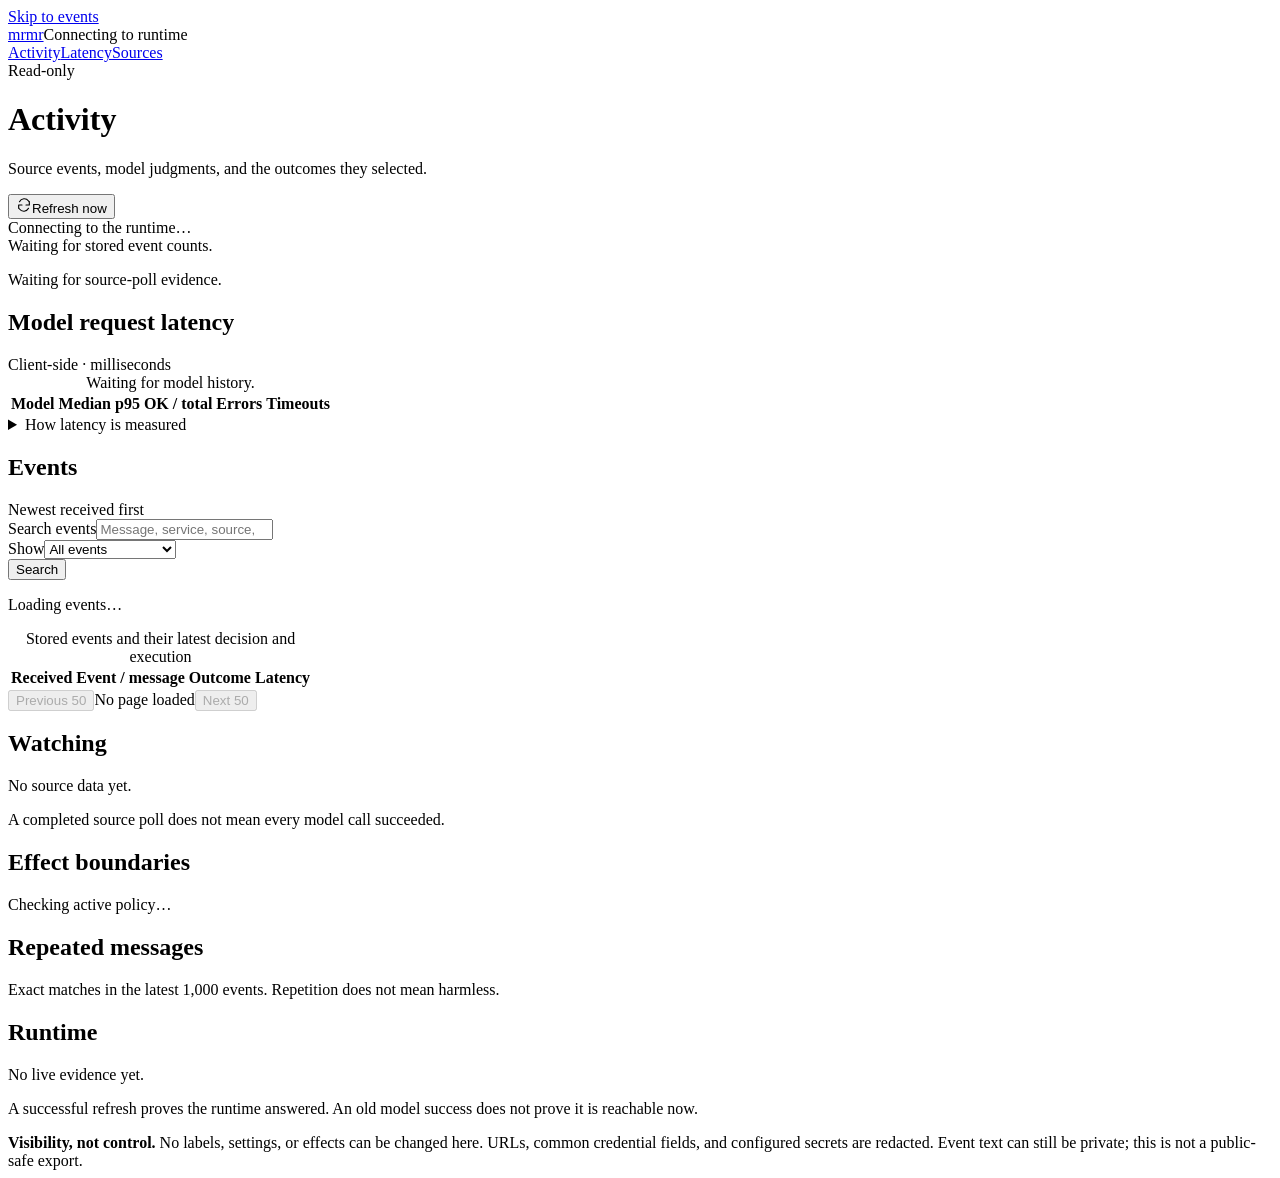
==== internal/dashboard/index.html @ 000c194a "Add private read-only runtime dashboard and access guide Entire-Checkpoint: 01M5V151CPDGCERMS5F5E15N" ====
<!doctype html>
<html lang="en">
<head>
  <meta charset="utf-8">
  <meta name="viewport" content="width=device-width,initial-scale=1">
  <meta name="color-scheme" content="light">
  <title>mrmr · Activity</title>
  <link rel="stylesheet" href="/dashboard/dashboard.css">
  <script src="/dashboard/dashboard.js" defer></script>
</head>
<body>
  <a class="skip" href="#activity">Skip to events</a>
  <header class="masthead">
    <div class="identity"><a class="brand" href="/dashboard/">mrmr</a><span id="host-name" class="host-name">Connecting to runtime</span></div>
    <nav aria-label="Dashboard sections"><a href="#activity">Activity</a><a href="#latency">Latency</a><a href="#sources-title">Sources</a></nav>
    <span class="readonly">Read-only</span>
  </header>
  <main>
    <div class="page-heading">
      <div><h1>Activity</h1><p>Source events, model judgments, and the outcomes they selected.</p></div>
      <button id="refresh" class="refresh-button" type="button"><svg aria-hidden="true" width="16" height="16" viewBox="0 0 24 24" fill="none" stroke="currentColor" stroke-width="1.7" stroke-linecap="round" stroke-linejoin="round"><path d="M20 7v5h-5M4 17v-5h5M5.2 7a8 8 0 0 1 13.6-1L20 8M4 16l1.2 2A8 8 0 0 0 18.8 17"/></svg>Refresh now</button>
    </div>
    <div id="connection" class="connection" role="status">Connecting to the runtime…</div>
    <noscript><p class="warning">JavaScript is required to read live runtime data. Use <code>mrmr events</code> or <code>mrmr inspect</code> from the terminal instead.</p></noscript>
    <div id="totals" class="totals">Waiting for stored event counts.</div>
    <p id="source-status" class="source-status">Waiting for source-poll evidence.</p>
    <div class="workspace">
      <div class="primary">
        <section id="latency" class="latency-section" aria-labelledby="latency-title">
          <div class="section-heading"><h2 id="latency-title">Model request latency</h2><span>Client-side · milliseconds</span></div>
          <div class="table-scroll" role="region" aria-label="Model latency" tabindex="0">
            <table class="timings" role="table"><caption id="latency-window">Waiting for model history.</caption><thead><tr><th scope="col">Model</th><th scope="col">Median</th><th scope="col">p95</th><th scope="col">OK / total</th><th scope="col">Errors</th><th scope="col">Timeouts</th></tr></thead><tbody id="timings-body"></tbody></table>
          </div>
          <div id="model-evidence" class="evidence"></div>
          <details class="measurement-note"><summary>How latency is measured</summary><p>Client-side time, summed across attempts. Includes network and server work; excludes retry waits. Not GPU-only inference time. Percentiles use successful decisions only, with the nearest-rank method.</p><p>Timeouts are failed decisions whose recorded error names a timeout or expired deadline, not individual retry counts. Model history is not a live model-health check.</p></details>
        </section>
        <section id="activity" aria-labelledby="activity-title">
          <div class="section-heading"><h2 id="activity-title">Events</h2><span>Newest received first</span></div>
          <form id="search-form" class="search-controls" role="search">
            <div class="search-field"><label for="query">Search events</label><input id="query" name="q" type="search" maxlength="200" placeholder="Message, service, source, or ID"></div>
            <div class="view-field"><label for="view">Show</label><select id="view" name="view"><option value="all">All events</option><option value="unlabeled">Unlabeled</option><option value="shadow">Shadow outcomes</option><option value="ignore">Ignored</option><option value="errors">Errors / invalid</option></select></div>
            <button class="primary-button" type="submit">Search</button>
          </form>
          <p id="event-status" class="help" role="status">Loading events…</p>
          <section id="detail" class="detail" aria-labelledby="detail-title" tabindex="-1" hidden>
            <div class="section-heading"><h3 id="detail-title">Event detail</h3><button id="close-detail" type="button">Close detail</button></div>
            <p id="detail-status" class="help" role="status"></p><div id="detail-content"></div>
            <button id="refresh-detail" type="button">Refresh this event</button>
          </section>
          <div class="table-scroll timeline-scroll" role="region" aria-label="Event timeline; scroll for more events" tabindex="0">
            <table class="events" role="table"><caption class="sr-only">Stored events and their latest decision and execution</caption><thead><tr><th scope="col">Received</th><th scope="col">Event / message</th><th scope="col">Outcome</th><th scope="col">Latency</th></tr></thead><tbody id="events-body"></tbody></table>
          </div>
          <div class="pagination"><button id="previous" type="button" disabled>Previous 50</button><span id="page-label">No page loaded</span><button id="next" type="button" disabled>Next 50</button></div>
        </section>
      </div>
      <aside aria-label="Runtime and collection scope">
        <section aria-labelledby="sources-title"><h2 id="sources-title">Watching</h2><div id="sources"><p>No source data yet.</p></div><p class="help">A completed source poll does not mean every model call succeeded.</p></section>
        <section aria-labelledby="policy-title"><h2 id="policy-title">Effect boundaries</h2><p id="policy-summary">Checking active policy…</p><div id="policy"></div><p id="filters" class="help"></p></section>
        <section aria-labelledby="repeats-title"><h2 id="repeats-title">Repeated messages</h2><p class="help">Exact matches in the latest 1,000 events. Repetition does not mean harmless.</p><div id="repeats"></div></section>
        <section aria-labelledby="runtime-title"><h2 id="runtime-title">Runtime</h2><p id="runtime-evidence">No live evidence yet.</p><p class="help">A successful refresh proves the runtime answered. An old model success does not prove it is reachable now.</p></section>
      </aside>
    </div>
    <footer><strong>Visibility, not control.</strong> No labels, settings, or effects can be changed here. URLs, common credential fields, and configured secrets are redacted. Event text can still be private; this is not a public-safe export.</footer>
  </main>
</body>
</html>
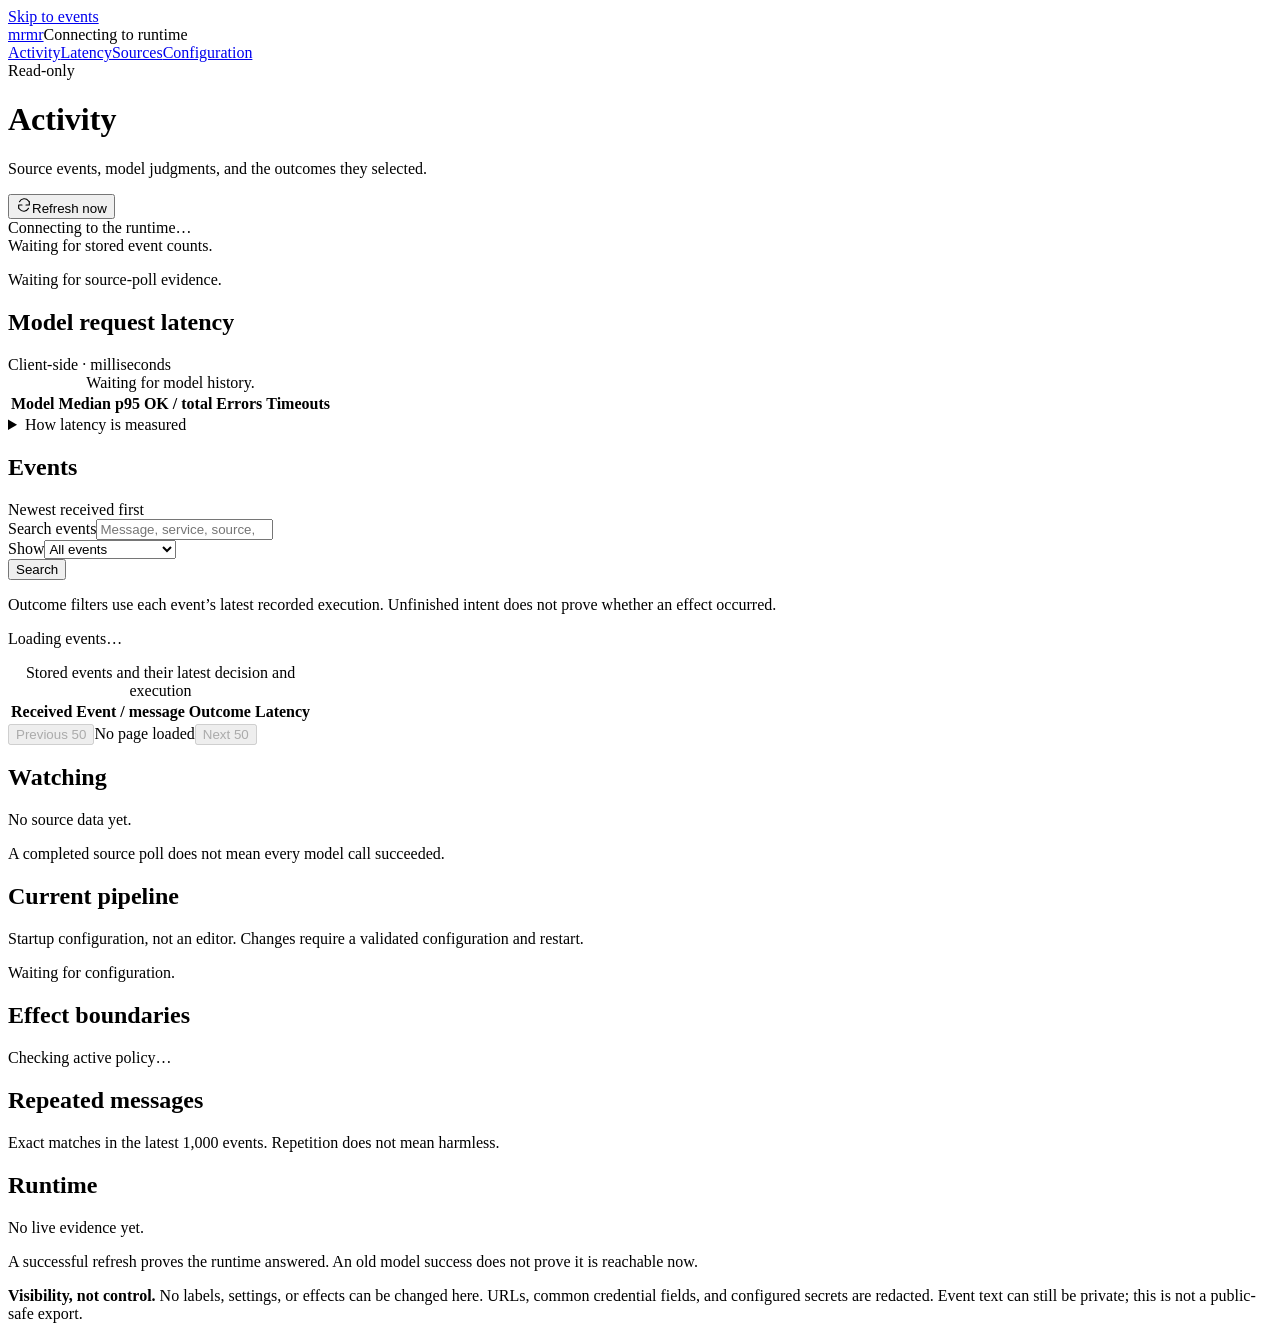
==== commit 9b855b8f: "Add authenticated management and independent service monitors Add revision-checked drafts, shadow ac" ====
--- a/internal/dashboard/index.html
+++ b/internal/dashboard/index.html
@@ -12,7 +12,7 @@
   <a class="skip" href="#activity">Skip to events</a>
   <header class="masthead">
     <div class="identity"><a class="brand" href="/dashboard/">mrmr</a><span id="host-name" class="host-name">Connecting to runtime</span></div>
-    <nav aria-label="Dashboard sections"><a href="#activity">Activity</a><a href="#latency">Latency</a><a href="#sources-title">Sources</a></nav>
+    <nav aria-label="Dashboard sections"><a href="#activity">Activity</a><a href="#latency">Latency</a><a href="#sources-title">Sources</a><a href="#configuration-title">Configuration</a></nav>
     <span class="readonly">Read-only</span>
   </header>
   <main>
@@ -38,9 +38,10 @@
           <div class="section-heading"><h2 id="activity-title">Events</h2><span>Newest received first</span></div>
           <form id="search-form" class="search-controls" role="search">
             <div class="search-field"><label for="query">Search events</label><input id="query" name="q" type="search" maxlength="200" placeholder="Message, service, source, or ID"></div>
-            <div class="view-field"><label for="view">Show</label><select id="view" name="view"><option value="all">All events</option><option value="unlabeled">Unlabeled</option><option value="shadow">Shadow outcomes</option><option value="ignore">Ignored</option><option value="errors">Errors / invalid</option></select></div>
+            <div class="view-field"><label for="view">Show</label><select id="view" name="view"><option value="all">All events</option><option value="unlabeled">Unlabeled</option><option value="shadow">Shadow outcomes</option><option value="ignore">Ignored</option><option value="pending">Unfinished intents</option><option value="errors">Errors / invalid</option></select></div>
             <button class="primary-button" type="submit">Search</button>
           </form>
+          <p class="help">Outcome filters use each event’s latest recorded execution. Unfinished intent does not prove whether an effect occurred.</p>
           <p id="event-status" class="help" role="status">Loading events…</p>
           <section id="detail" class="detail" aria-labelledby="detail-title" tabindex="-1" hidden>
             <div class="section-heading"><h3 id="detail-title">Event detail</h3><button id="close-detail" type="button">Close detail</button></div>
@@ -55,6 +56,7 @@
       </div>
       <aside aria-label="Runtime and collection scope">
         <section aria-labelledby="sources-title"><h2 id="sources-title">Watching</h2><div id="sources"><p>No source data yet.</p></div><p class="help">A completed source poll does not mean every model call succeeded.</p></section>
+        <section aria-labelledby="configuration-title"><h2 id="configuration-title">Current pipeline</h2><p class="help">Startup configuration, not an editor. Changes require a validated configuration and restart.</p><div id="configuration">Waiting for configuration.</div></section>
         <section aria-labelledby="policy-title"><h2 id="policy-title">Effect boundaries</h2><p id="policy-summary">Checking active policy…</p><div id="policy"></div><p id="filters" class="help"></p></section>
         <section aria-labelledby="repeats-title"><h2 id="repeats-title">Repeated messages</h2><p class="help">Exact matches in the latest 1,000 events. Repetition does not mean harmless.</p><div id="repeats"></div></section>
         <section aria-labelledby="runtime-title"><h2 id="runtime-title">Runtime</h2><p id="runtime-evidence">No live evidence yet.</p><p class="help">A successful refresh proves the runtime answered. An old model success does not prove it is reachable now.</p></section>
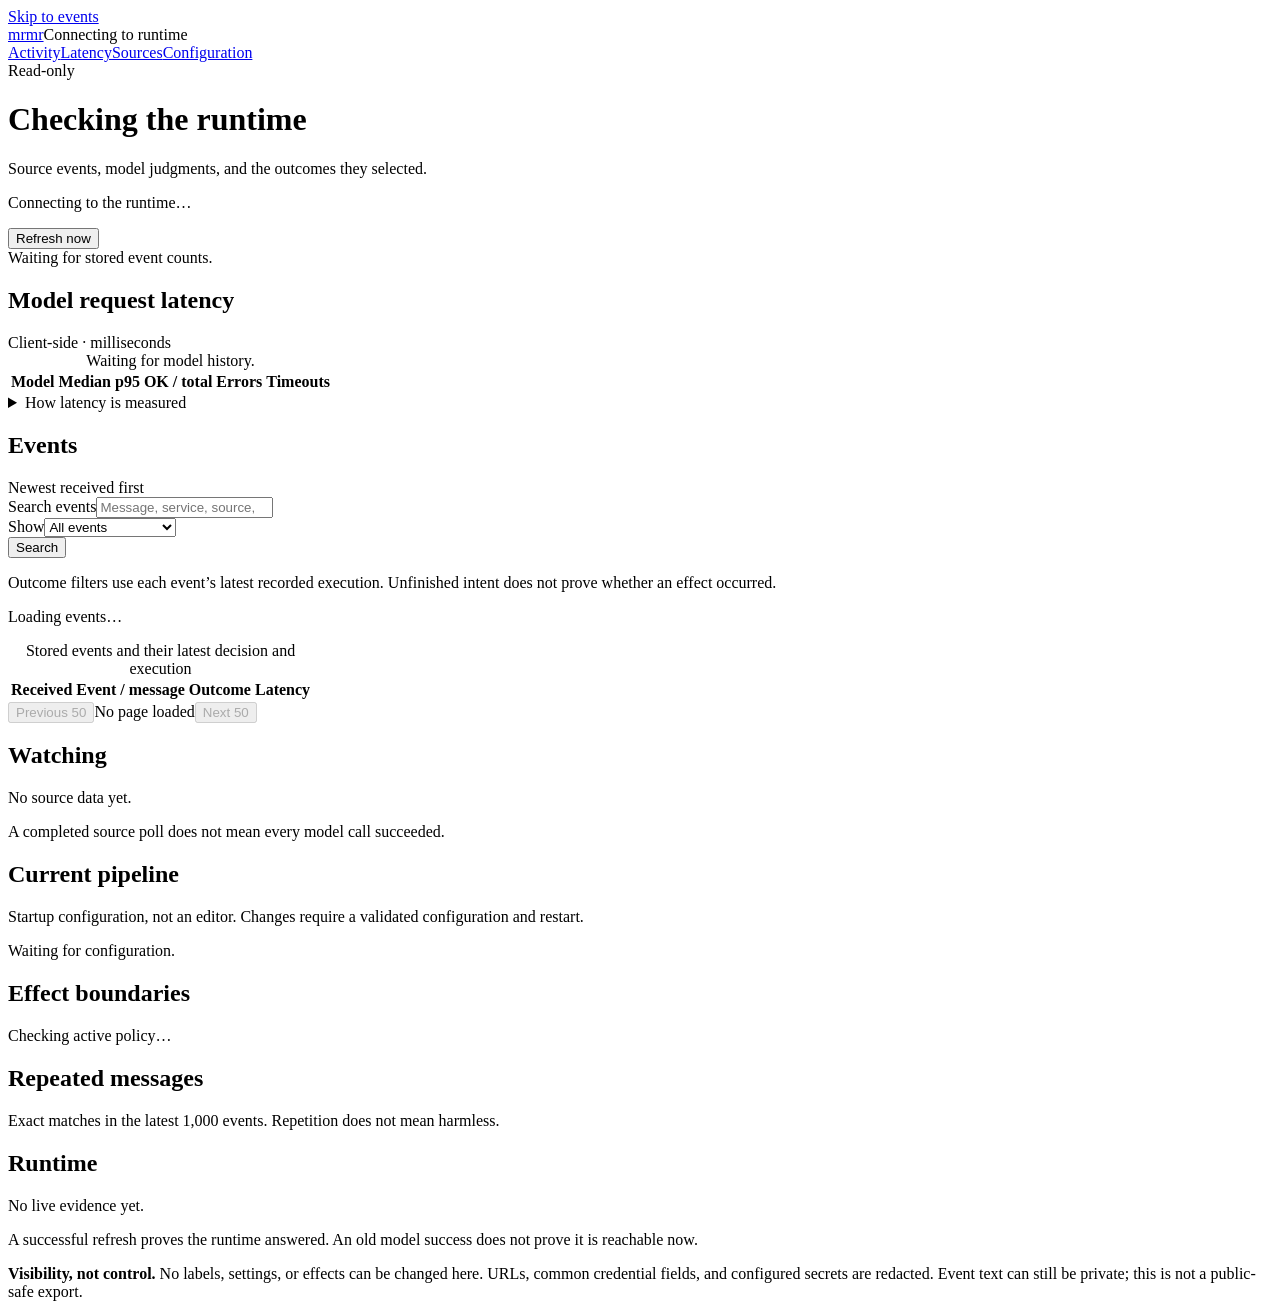
==== commit 63368a6f: "Redesign the management and read-only dashboards as Signal Box Show each monitor as a track through " ====
--- a/internal/dashboard/index.html
+++ b/internal/dashboard/index.html
@@ -5,25 +5,26 @@
   <meta name="viewport" content="width=device-width,initial-scale=1">
   <meta name="color-scheme" content="light">
   <title>mrmr · Activity</title>
+  <link rel="stylesheet" href="/dashboard/signal.css">
   <link rel="stylesheet" href="/dashboard/dashboard.css">
+  <script src="/dashboard/signal.js" defer></script>
   <script src="/dashboard/dashboard.js" defer></script>
 </head>
 <body>
   <a class="skip" href="#activity">Skip to events</a>
-  <header class="masthead">
-    <div class="identity"><a class="brand" href="/dashboard/">mrmr</a><span id="host-name" class="host-name">Connecting to runtime</span></div>
+  <header class="topbar">
+    <a class="brand" href="/dashboard/">mrmr</a><span id="host-name" class="host">Connecting to runtime</span>
     <nav aria-label="Dashboard sections"><a href="#activity">Activity</a><a href="#latency">Latency</a><a href="#sources-title">Sources</a><a href="#configuration-title">Configuration</a></nav>
     <span class="readonly">Read-only</span>
   </header>
   <main>
     <div class="page-heading">
-      <div><h1>Activity</h1><p>Source events, model judgments, and the outcomes they selected.</p></div>
-      <button id="refresh" class="refresh-button" type="button"><svg aria-hidden="true" width="16" height="16" viewBox="0 0 24 24" fill="none" stroke="currentColor" stroke-width="1.7" stroke-linecap="round" stroke-linejoin="round"><path d="M20 7v5h-5M4 17v-5h5M5.2 7a8 8 0 0 1 13.6-1L20 8M4 16l1.2 2A8 8 0 0 0 18.8 17"/></svg>Refresh now</button>
+      <div><h1 id="summary-title" class="summary-title">Checking the runtime</h1><p id="summary-sentence">Source events, model judgments, and the outcomes they selected.</p></div>
+      <div class="page-tools"><p id="connection" class="connection" role="status">Connecting to the runtime…</p><button id="refresh" class="refresh-button" type="button">Refresh now</button></div>
     </div>
-    <div id="connection" class="connection" role="status">Connecting to the runtime…</div>
     <noscript><p class="warning">JavaScript is required to read live runtime data. Use <code>mrmr events</code> or <code>mrmr inspect</code> from the terminal instead.</p></noscript>
+    <div id="tracks" class="tracks"></div>
     <div id="totals" class="totals">Waiting for stored event counts.</div>
-    <p id="source-status" class="source-status">Waiting for source-poll evidence.</p>
     <div class="workspace">
       <div class="primary">
         <section id="latency" class="latency-section" aria-labelledby="latency-title">
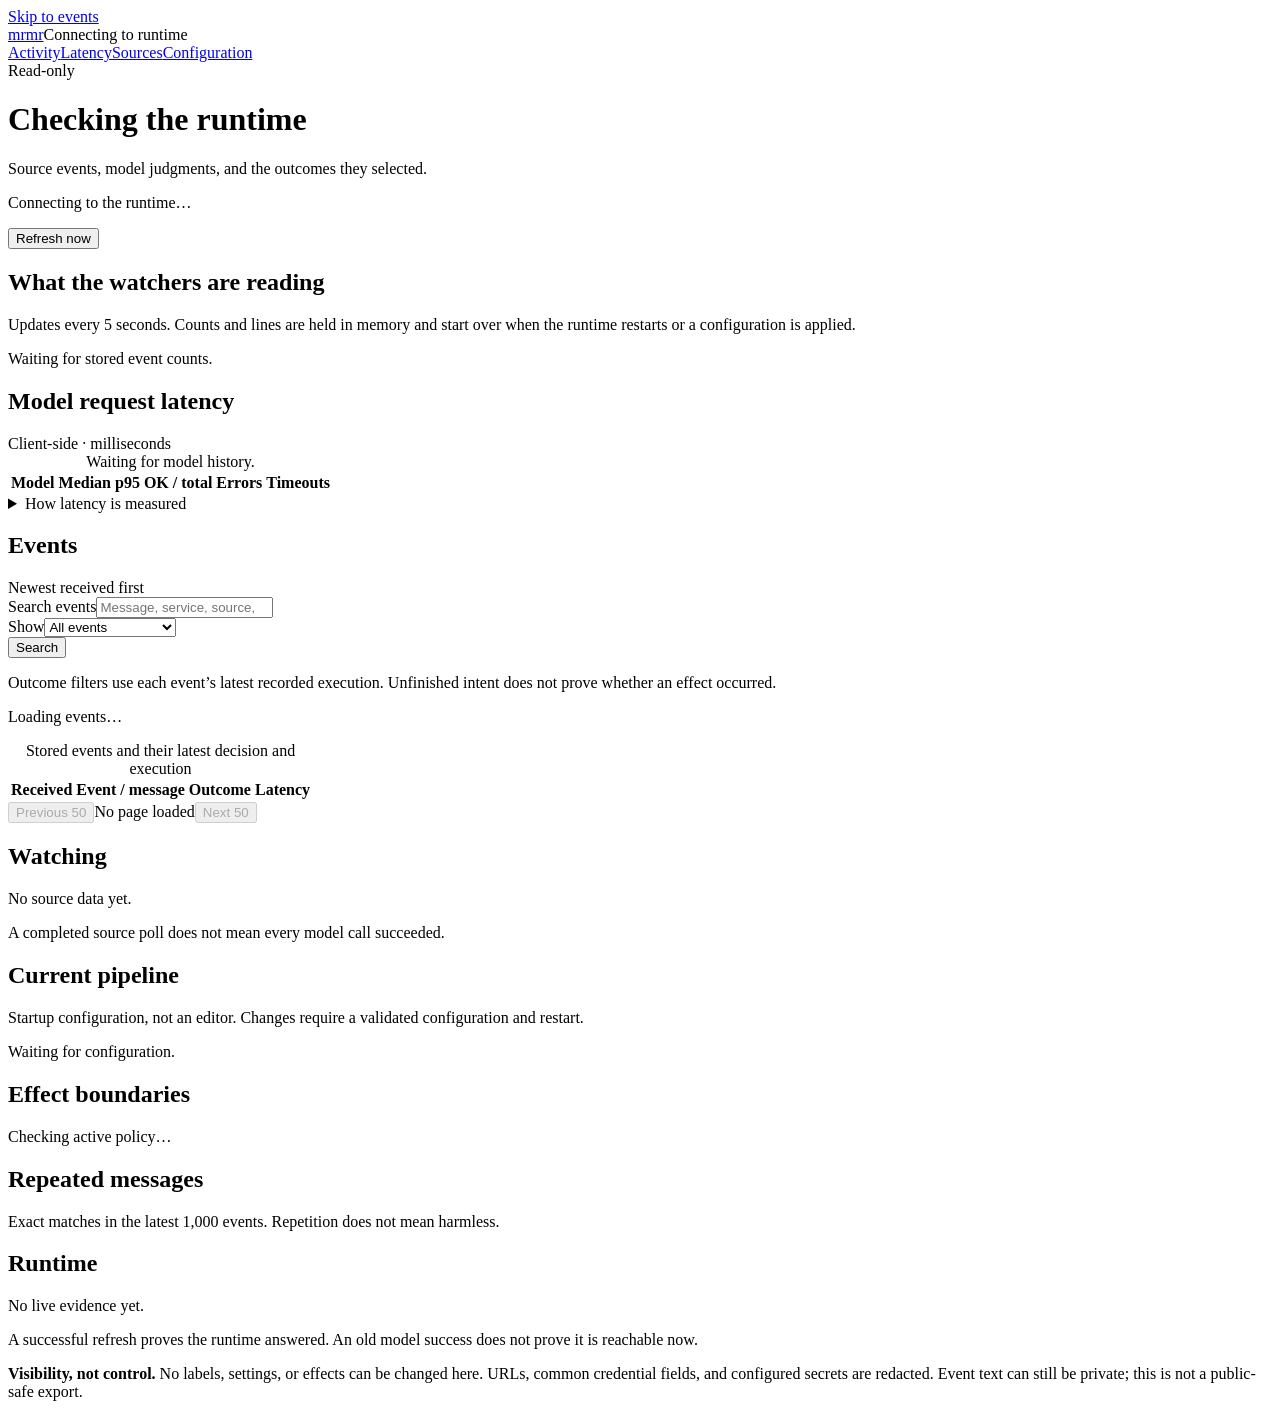
==== commit d0e74722: "Show what watchers read and stop overclaiming status Count records scanned, watched, and selected on" ====
--- a/internal/dashboard/index.html
+++ b/internal/dashboard/index.html
@@ -24,6 +24,7 @@
     </div>
     <noscript><p class="warning">JavaScript is required to read live runtime data. Use <code>mrmr events</code> or <code>mrmr inspect</code> from the terminal instead.</p></noscript>
     <div id="tracks" class="tracks"></div>
+    <section class="live" aria-labelledby="live-title"><h2 id="live-title">What the watchers are reading</h2><p class="help">Updates every 5 seconds. Counts and lines are held in memory and start over when the runtime restarts or a configuration is applied.</p><div id="live-sources" class="live-sources"></div></section>
     <div id="totals" class="totals">Waiting for stored event counts.</div>
     <div class="workspace">
       <div class="primary">
